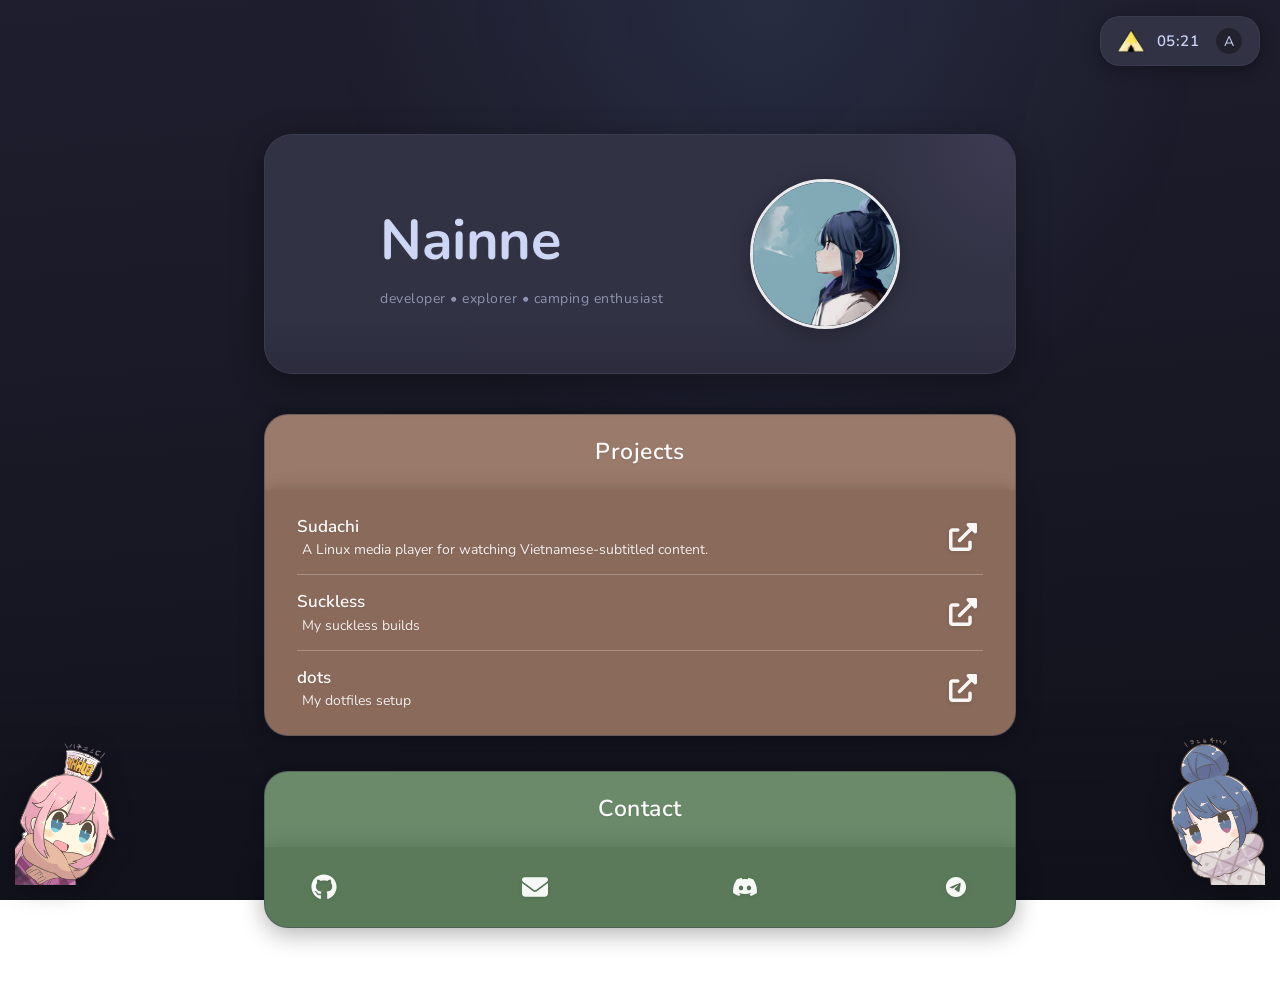
==== index.html @ 0f242165 "First commit" ====
<!DOCTYPE html>
<html lang="en">
<head>
    <meta charset="utf-8">
    <meta name="viewport" content="width=device-width, initial-scale=1.0, maximum-scale=1.0, user-scalable=no">
    <title>Nainne</title>
    <link rel="icon" type="image/png" href="assets/img/logo.png">
    <link rel="stylesheet" href="https://cdn.jsdelivr.net/npm/bootstrap@5.2.0/dist/css/bootstrap.min.css">
    <link rel="stylesheet" href="https://fonts.googleapis.com/css2?family=Nunito:wght@400;500;600;700&display=swap">
    <link rel="stylesheet" href="assets/css/styles.css">
</head>
<body>
    <header class="page-header">
        <div class="clock-widget">
            <img src="assets/img/logo.png" alt="logo">
            <span class="clock-time" id="clock">--:--</span>
            <button class="theme-toggle" id="themeToggle" title="Toggle theme">☀</button>
        </div>
    </header>

    <div class="container d-flex flex-column align-items-center">
        <div class="row">
            <div class="col">
                <header class="d-flex justify-content-center">
                    <div class="d-flex header">
                        <div class="d-flex align-items-center align-content-center flex-column justify-content-center flex-md-row justify-content-md-evenly header_main">
                            <div class="header-text-content">
                                <p class="header-text">Nainne</p>
                                <p class="header-tagline">developer • explorer • camping enthusiast</p>
                            </div>
                            <img class="avatar" src="assets/img/avatar.png" alt="my avatar">
                        </div>
                    </div>
                </header>
            </div>
        </div>
        
        <!--<div class="row">
            <div class="col d-flex flex-column align-items-center">
                <article class="d-flex flex-column align-items-center">
                    <div class="d-flex flex-column align-items-center article-top skills-top">
                        <p class="wid-main">Skills</p>
                    </div>
                </article>
                <article class="d-flex flex-row justify-content-center article-bottom btm skills-bottom">
                    <div class="d-flex flex-row justify-content-between align-items-center article article-socials w-100">
                        <div class="skill-icon-wrapper" data-tooltip="HTML5">
                            <svg xmlns="http://www.w3.org/2000/svg" viewBox="0 0 384 512" width="1em" height="1em" fill="currentColor" class="social-icons">
                                <path d="M0 32l34.9 395.8L191.5 480l157.6-52.2L384 32H0zm308.2 127.9H124.4l4.1 49.4h175.6l-13.6 148.4-97.9 27v.3h-1.1l-98.7-27.3-6-75.8h47.7L138 320l53.5 14.5 53.7-14.5 6-62.2H84.3L71.5 112.2h241.1l-4.4 47.7z"></path>
                            </svg>
                        </div>
                        <div class="skill-icon-wrapper" data-tooltip="CSS3">
                            <svg xmlns="http://www.w3.org/2000/svg" viewBox="0 0 384 512" width="1em" height="1em" fill="currentColor" class="social-icons">
                                <path d="M0 32l34.9 395.8L192 480l157.1-52.2L384 32H0zm313.1 80l-4.8 47.3L193 208.6l-.3.1h111.5l-12.8 146.6-98.2 28.7-98.8-29.2-6.4-73.9h48.9l3.2 38.3 52.6 13.3 54.7-15.4 3.7-61.6-166.3-.5v-.1l-.2.1-3.6-46.3L193.1 162l6.5-2.7H76.7L70.9 112h242.2z"></path>
                            </svg>
                        </div>
                        <div class="skill-icon-wrapper" data-tooltip="C#">
                            <svg xmlns="http://www.w3.org/2000/svg" viewBox="0 0 640 640" width="1em" height="1em" fill="currentColor" class="social-icons">
                                <path d="M457.1 206.9C394.6 144.4 301.3 144.4 238.8 206.9C176.3 269.4 176.3 370.7 238.8 433.2C301.3 495.7 394.6 495.7 457.1 433.2C469.6 420.7 489.9 420.7 502.4 433.2C514.9 445.7 514.9 466 502.4 478.5C414.9 566 281.1 566 193.6 478.5C106.1 391 106.1 249.2 193.6 161.7C281.1 74.2 414.9 74.2 502.4 161.7C514.9 174.2 514.9 194.5 502.4 207C489.9 219.5 469.6 219.5 457.1 207z"/>
                            </svg>
                        </div>
                        <div class="skill-icon-wrapper" data-tooltip="Java">
                            <svg xmlns="http://www.w3.org/2000/svg" viewBox="0 0 640 640" width="1em" height="1em" fill="currentColor" class="social-icons"><path d="M405.8 376.9C415.6 370.2 429.2 364.4 429.2 364.4C429.2 364.4 390.5 371.4 352 374.6C304.9 378.5 254.3 379.3 228.9 375.9C168.8 367.9 261.9 345.8 261.9 345.8C261.9 345.8 225.8 343.4 181.3 364.8C128.8 390.2 311.3 401.8 405.8 376.9zM320.4 344.8C301.4 302.1 237.3 264.6 320.4 199C424.1 117.2 370.9 64 370.9 64C392.4 148.5 295.3 174.1 260.2 226.6C236.3 262.5 271.9 301 320.4 344.8zM435 168.6C435.1 168.6 259.8 212.4 343.5 308.8C368.2 337.2 337 362.8 337 362.8C337 362.8 399.7 330.4 370.9 289.9C344 252.1 323.4 233.3 435 168.6zM428.9 439.1C428.4 440.1 427.7 440.9 426.9 441.7C555.2 408 508 322.8 446.7 344.4C443.4 345.6 440.5 347.8 438.5 350.7C442.1 349.4 445.8 348.4 449.5 347.7C480.5 341.2 525 389.2 428.9 439.1zM476 501.4C476 501.4 490.5 513.3 460.1 522.6C402.2 540.1 219.3 545.4 168.5 523.3C150.2 515.4 184.5 504.3 195.3 502C206.5 499.6 213 500 213 500C192.7 485.7 81.7 528.1 156.6 540.2C360.8 573.4 529 525.3 476 501.4zM252.5 460C173.8 482 300.4 527.4 400.6 484.5C390.8 480.7 381.4 476.1 372.4 470.7C327.7 479.2 307 479.8 266.4 475.2C232.9 471.4 252.5 460 252.5 460zM432.3 557.2C353.6 572 256.5 570.3 199 560.8C199 560.7 210.8 570.5 271.4 574.4C363.6 580.3 505.2 571.1 508.5 527.5C508.5 527.5 502.1 544 432.3 557.2zM388.7 417C329.5 428.4 295.2 428.1 251.9 423.6C218.4 420.1 240.3 403.9 240.3 403.9C153.5 432.7 288.5 465.3 409.8 429.8C402 427 394.8 422.7 388.7 417z"/></svg>
                        </div>
                        <div class="skill-icon-wrapper" data-tooltip="SQL">
                            <svg xmlns="http://www.w3.org/2000/svg" viewBox="0 0 640 640" width="1em" height="1em" fill="currentColor" class="social-icons"><path d="M544 269.8C529.2 279.6 512.2 287.5 494.5 293.8C447.5 310.6 385.8 320 320 320C254.2 320 192.4 310.5 145.5 293.8C127.9 287.5 110.8 279.6 96 269.8L96 352C96 396.2 196.3 432 320 432C443.7 432 544 396.2 544 352L544 269.8zM544 192L544 144C544 99.8 443.7 64 320 64C196.3 64 96 99.8 96 144L96 192C96 236.2 196.3 272 320 272C443.7 272 544 236.2 544 192zM494.5 453.8C447.6 470.5 385.9 480 320 480C254.1 480 192.4 470.5 145.5 453.8C127.9 447.5 110.8 439.6 96 429.8L96 496C96 540.2 196.3 576 320 576C443.7 576 544 540.2 544 496L544 429.8C529.2 439.6 512.2 447.5 494.5 453.8z"/></svg>
                        </div>
                        <div class="skill-icon-wrapper" data-tooltip="Bash/Shell">
                            <svg xmlns="http://www.w3.org/2000/svg" viewBox="0 0 576 512" width="1em" height="1em" fill="currentColor" class="social-icons">
                                <path d="M9.4 86.6C-3.1 74.1-3.1 53.9 9.4 41.4s32.8-12.5 45.3 0l192 192c12.5 12.5 12.5 32.8 0 45.3l-192 192c-12.5 12.5-32.8 12.5-45.3 0s-12.5-32.8 0-45.3L178.7 256 9.4 86.6zM256 416H544c17.7 0 32 14.3 32 32s-14.3 32-32 32H256c-17.7 0-32-14.3-32-32s14.3-32 32-32z"></path>
                            </svg>
                        </div>
                    </div>
                </article>
            </div>
        </div> -->
        
        <div class="row">
            <div class="col d-flex flex-column align-items-center">
                <article class="d-flex flex-column align-items-center">
                    <div class="d-flex flex-column align-items-center article-top projects-top">
                        <p class="wid-main">Projects</p>
                    </div>
                </article>
                <article class="d-flex flex-column article-bottom btm projects-bottom">
                    <div class="project-item">
                        <div class="d-flex flex-row justify-content-between align-items-center">
                            <div class="d-flex flex-column align-items-start">
                                <p class="project-name">Sudachi</p>
                                <p class="project-sub">A Linux media player for watching Vietnamese-subtitled content.</p>
                            </div>
                            <div class="d-flex flex-row align-items-center article-socials">
                                <a href="https://github.com/KabosuNeko/Sudachi" target="_blank" class="project-link" data-tooltip="Open repo">
                                    <svg xmlns="http://www.w3.org/2000/svg" viewBox="0 0 512 512" width="1em" height="1em" fill="currentColor" class="social-icons">
                                        <path d="M384 320c-17.67 0-32 14.33-32 32v96H64V160h96c17.67 0 32-14.32 32-32s-14.33-32-32-32L64 96c-35.35 0-64 28.65-64 64V448c0 35.34 28.65 64 64 64h288c35.35 0 64-28.66 64-64v-96C416 334.3 401.7 320 384 320zM488 0H352c-12.94 0-24.62 7.797-29.56 19.75c-4.969 11.97-2.219 25.72 6.938 34.88L370.8 96L169.4 297.4c-12.5 12.5-12.5 32.75 0 45.25C175.6 348.9 183.8 352 192 352s16.38-3.125 22.62-9.375L416 141.3l41.38 41.38c9.156 9.141 22.88 11.84 34.88 6.938C504.2 184.6 512 172.9 512 160V24C512 10.74 501.3 0 488 0z"></path>
                                    </svg>
                                </a>
                            </div>
                        </div>
                    </div>
                    <div class="project-divider"></div>
                    <div class="project-item">
                        <div class="d-flex flex-row justify-content-between align-items-center">
                            <div class="d-flex flex-column align-items-start">
                                <p class="project-name">Suckless</p>
                                <p class="project-sub">My suckless builds</p>
                            </div>
                            <div class="d-flex flex-row align-items-center article-socials">
                                <a href="https://github.com/KabosuNeko/Suckless" target="_blank" class="project-link" data-tooltip="Open repo">
                                    <svg xmlns="http://www.w3.org/2000/svg" viewBox="0 0 512 512" width="1em" height="1em" fill="currentColor" class="social-icons">
                                        <path d="M384 320c-17.67 0-32 14.33-32 32v96H64V160h96c17.67 0 32-14.32 32-32s-14.33-32-32-32L64 96c-35.35 0-64 28.65-64 64V448c0 35.34 28.65 64 64 64h288c35.35 0 64-28.66 64-64v-96C416 334.3 401.7 320 384 320zM488 0H352c-12.94 0-24.62 7.797-29.56 19.75c-4.969 11.97-2.219 25.72 6.938 34.88L370.8 96L169.4 297.4c-12.5 12.5-12.5 32.75 0 45.25C175.6 348.9 183.8 352 192 352s16.38-3.125 22.62-9.375L416 141.3l41.38 41.38c9.156 9.141 22.88 11.84 34.88 6.938C504.2 184.6 512 172.9 512 160V24C512 10.74 501.3 0 488 0z"></path>
                                    </svg>
                                </a>
                            </div>
                        </div>
                    </div>
                    <div class="project-divider"></div>
                    <div class="project-item">
                        <div class="d-flex flex-row justify-content-between align-items-center">
                            <div class="d-flex flex-column align-items-start">
                                <p class="project-name">dots</p>
                                <p class="project-sub">My dotfiles setup</p>
                            </div>
                            <div class="d-flex flex-row align-items-center article-socials">
                                <a href="https://github.com/KabosuNeko/dots" target="_blank" class="project-link" data-tooltip="Open repo">
                                    <svg xmlns="http://www.w3.org/2000/svg" viewBox="0 0 512 512" width="1em" height="1em" fill="currentColor" class="social-icons">
                                        <path d="M384 320c-17.67 0-32 14.33-32 32v96H64V160h96c17.67 0 32-14.32 32-32s-14.33-32-32-32L64 96c-35.35 0-64 28.65-64 64V448c0 35.34 28.65 64 64 64h288c35.35 0 64-28.66 64-64v-96C416 334.3 401.7 320 384 320zM488 0H352c-12.94 0-24.62 7.797-29.56 19.75c-4.969 11.97-2.219 25.72 6.938 34.88L370.8 96L169.4 297.4c-12.5 12.5-12.5 32.75 0 45.25C175.6 348.9 183.8 352 192 352s16.38-3.125 22.62-9.375L416 141.3l41.38 41.38c9.156 9.141 22.88 11.84 34.88 6.938C504.2 184.6 512 172.9 512 160V24C512 10.74 501.3 0 488 0z"></path>
                                    </svg>
                                </a>
                            </div>
                        </div>
                    </div>
                </article>
            </div>
        </div>
        
        <div class="row">
            <div class="col d-flex flex-column align-items-center">
                <article class="d-flex flex-column align-items-center">
                    <div class="d-flex flex-column align-items-center article-top developer-top">
                        <p class="text-center wid-main">Contact</p>
                    </div>
                </article>
                <article class="d-flex flex-row justify-content-center article-bottom btm developer-bottom">
                    <div class="d-flex flex-row justify-content-between align-items-center article article-socials w-100 developer-socials">
                        <a href="https://github.com/KabosuNeko" class="contact-link" data-tooltip="GitHub profile">
                            <svg xmlns="http://www.w3.org/2000/svg" viewBox="-8 0 512 512" width="1em" height="1em" fill="currentColor" class="social-icons">
                                <path d="M165.9 397.4c0 2-2.3 3.6-5.2 3.6-3.3.3-5.6-1.3-5.6-3.6 0-2 2.3-3.6 5.2-3.6 3-.3 5.6 1.3 5.6 3.6zm-31.1-4.5c-.7 2 1.3 4.3 4.3 4.9 2.6 1 5.6 0 6.2-2s-1.3-4.3-4.3-5.2c-2.6-.7-5.5.3-6.2 2.3zm44.2-1.7c-2.9.7-4.9 2.6-4.6 4.9.3 2 2.9 3.3 5.9 2.6 2.9-.7 4.9-2.6 4.6-4.6-.3-1.9-3-3.2-5.9-2.9zM244.8 8C106.1 8 0 113.3 0 252c0 110.9 69.8 205.8 169.5 239.2 12.8 2.3 17.3-5.6 17.3-12.1 0-6.2-.3-40.4-.3-61.4 0 0-70 15-84.7-29.8 0 0-11.4-29.1-27.8-36.6 0 0-22.9-15.7 1.6-15.4 0 0 24.9 2 38.6 25.8 21.9 38.6 58.6 27.5 72.9 20.9 2.3-16 8.8-27.1 16-33.7-55.9-6.2-112.3-14.3-112.3-110.5 0-27.5 7.6-41.3 23.6-58.9-2.6-6.5-11.1-33.3 2.6-67.9 20.9-6.5 69 27 69 27 20-5.6 41.5-8.5 62.8-8.5s42.8 2.9 62.8 8.5c0 0 48.1-33.6 69-27 13.7 34.7 5.2 61.4 2.6 67.9 16 17.7 25.8 31.5 25.8 58.9 0 96.5-58.9 104.2-114.8 110.5 9.2 7.9 17 22.9 17 46.4 0 33.7-.3 75.4-.3 83.6 0 6.5 4.6 14.4 17.3 12.1C428.2 457.8 496 362.9 496 252 496 113.3 383.5 8 244.8 8zM97.2 352.9c-1.3 1-1 3.3.7 5.2 1.6 1.6 3.9 2.3 5.2 1 1.3-1 1-3.3-.7-5.2-1.6-1.6-3.9-2.3-5.2-1zm-10.8-8.1c-.7 1.3.3 2.9 2.3 3.9 1.6 1 3.6.7 4.3-.7.7-1.3-.3-2.9-2.3-3.9-2-.6-3.6-.3-4.3.7zm32.4 35.6c-1.6 1.3-1 4.3 1.3 6.2 2.3 2.3 5.2 2.6 6.5 1 1.3-1.3.7-4.3-1.3-6.2-2.2-2.3-5.2-2.6-6.5-1zm-11.4-14.7c-1.6 1-1.6 3.6 0 5.9 1.6 2.3 4.3 3.3 5.6 2.3 1.6-1.3 1.6-3.9 0-6.2-1.4-2.3-4-3.3-5.6-2z"></path>
                            </svg>
                        </a>
                        <a href="#" onclick="copyEmail(event)" style="cursor: pointer;" class="contact-link" data-tooltip="Click to copy:
KabosuNeko@proton.me">
                            <svg xmlns="http://www.w3.org/2000/svg" viewBox="0 0 512 512" width="1em" height="1em" fill="currentColor" class="social-icons">
                                <path d="M464 64C490.5 64 512 85.49 512 112C512 127.1 504.9 141.3 492.8 150.4L275.2 313.6C263.8 322.1 248.2 322.1 236.8 313.6L19.2 150.4C7.113 141.3 0 127.1 0 112C0 85.49 21.49 64 48 64H464zM217.6 339.2C240.4 356.3 271.6 356.3 294.4 339.2L512 176V384C512 419.3 483.3 448 448 448H64C28.65 448 0 419.3 0 384V176L217.6 339.2z"></path>
                            </svg>
                        </a>
                        <a href="https://discord.com/users/nou07007" class="contact-link" data-tooltip="Discord: nou07007">
                            <svg xmlns="http://www.w3.org/2000/svg" viewBox="0 -64 640 640" width="1em" height="1em" fill="currentColor" class="social-icons">
                                <path d="M524.531,69.836a1.5,1.5,0,0,0-.764-.7A485.065,485.065,0,0,0,404.081,32.03a1.816,1.816,0,0,0-1.923.91,337.461,337.461,0,0,0-14.9,30.6,447.848,447.848,0,0,0-134.426,0,309.541,309.541,0,0,0-15.135-30.6,1.89,1.89,0,0,0-1.924-.91A483.689,483.689,0,0,0,116.085,69.137a1.712,1.712,0,0,0-.788.676C39.068,183.651,18.186,294.69,28.43,404.354a2.016,2.016,0,0,0,.765,1.375A487.666,487.666,0,0,0,176.02,479.918a1.9,1.9,0,0,0,2.063-.676A348.2,348.2,0,0,0,208.12,430.4a1.86,1.86,0,0,0-1.019-2.588,321.173,321.173,0,0,1-45.868-21.853,1.885,1.885,0,0,1-.185-3.126c3.082-2.309,6.166-4.711,9.109-7.137a1.819,1.819,0,0,1,1.9-.256c96.229,43.917,200.41,43.917,295.5,0a1.812,1.812,0,0,1,1.924.233c2.944,2.426,6.027,4.851,9.132,7.16a1.884,1.884,0,0,1-.162,3.126,301.407,301.407,0,0,1-45.89,21.83,1.875,1.875,0,0,0-1,2.611,391.055,391.055,0,0,0,30.014,48.815,1.864,1.864,0,0,0,2.063.7A486.048,486.048,0,0,0,610.7,405.729a1.882,1.882,0,0,0,.765-1.352C623.729,277.594,590.933,167.465,524.531,69.836ZM222.491,337.58c-28.972,0-52.844-26.587-52.844-59.239S193.056,219.1,222.491,219.1c29.665,0,53.306,26.82,52.843,59.239C275.334,310.993,251.924,337.58,222.491,337.58Zm195.38,0c-28.971,0-52.843-26.587-52.843-59.239S388.437,219.1,417.871,219.1c29.667,0,53.307,26.82,52.844,59.239C470.715,310.993,447.538,337.58,417.871,337.58Z"></path>
                            </svg>
                        </a>
                        <a href="https://t.me/NainneDesu" class="contact-link" data-tooltip="Telegram: NainneDesu">
                            <svg xmlns="http://www.w3.org/2000/svg" viewBox="0 0 640 640" width="1em" height="1em" fill="currentColor" class="social-icons"><path d="M320 72C183 72 72 183 72 320C72 457 183 568 320 568C457 568 568 457 568 320C568 183 457 72 320 72zM435 240.7C431.3 279.9 415.1 375.1 406.9 419C403.4 437.6 396.6 443.8 390 444.4C375.6 445.7 364.7 434.9 350.7 425.7C328.9 411.4 316.5 402.5 295.4 388.5C270.9 372.4 286.8 363.5 300.7 349C304.4 345.2 367.8 287.5 369 282.3C369.2 281.6 369.3 279.2 367.8 277.9C366.3 276.6 364.2 277.1 362.7 277.4C360.5 277.9 325.6 300.9 258.1 346.5C248.2 353.3 239.2 356.6 231.2 356.4C222.3 356.2 205.3 351.4 192.6 347.3C177.1 342.3 164.7 339.6 165.8 331C166.4 326.5 172.5 322 184.2 317.3C256.5 285.8 304.7 265 328.8 255C397.7 226.4 412 221.4 421.3 221.2C423.4 221.2 427.9 221.7 430.9 224.1C432.9 225.8 434.1 228.2 434.4 230.8C434.9 234 435 237.3 434.8 240.6z"/></svg>
                        </a>
                    </div>
                </article>
            </div>
        </div>
    </div>

    <div id="copyToast" class="copy-toast" style="display: none;">copied to clipboard</div>

    <div id="musicPlayerPopup" class="music-player-popup" style="display: none;">
        <div class="music-player-header">
            <span class="music-player-title">🎵 Now Playing</span>
            <button class="music-player-close" onclick="closeMusicPlayer()">&times;</button>
        </div>
        <div class="music-player-info">
            <div class="music-player-song" id="currentSongName">Select a song</div>
            <div class="music-player-artist" id="currentSongArtist">Yuru Camp OST</div>
        </div>
        <div class="music-player-progress">
            <div class="progress-bar" id="progressBar">
                <div class="progress-fill" id="progressFill"></div>
            </div>
            <div class="time-display">
                <span id="currentTime">0:00</span>
                <span id="duration">0:00</span>
            </div>
        </div>
        <div class="music-player-controls">
            <button class="control-btn" onclick="previousSong()" title="Previous">
                <svg viewBox="0 0 24 24" width="24" height="24" fill="currentColor">
                    <path d="M6 6h2v12H6zm3.5 6l8.5 6V6z"/>
                </svg>
            </button>
            <button class="control-btn play-btn" onclick="togglePlay()" id="playPauseBtn" title="Play/Pause">
                <svg viewBox="0 0 24 24" width="32" height="32" fill="currentColor" id="playIcon">
                    <path d="M8 5v14l11-7z"/>
                </svg>
                <svg viewBox="0 0 24 24" width="32" height="32" fill="currentColor" id="pauseIcon" style="display: none;">
                    <path d="M6 19h4V5H6v14zm8-14v14h4V5h-4z"/>
                </svg>
            </button>
            <button class="control-btn" onclick="nextSong()" title="Next">
                <svg viewBox="0 0 24 24" width="24" height="24" fill="currentColor">
                    <path d="M6 18l8.5-6L6 6v12zM16 6v12h2V6h-2z"/>
                </svg>
            </button>
        </div>
    </div>

    <div class="corner-character nadeshiko" onclick="toggleMusicPlayer()" tabindex="0" role="button" aria-label="Music player" data-tooltip="🎵 Music Player">
        <img src="assets/img/nadeshiko.png" alt="Nadeshiko - music player">
    </div>
    <div class="corner-character rin" onclick="openGallery()" tabindex="0" role="button" aria-label="Photo gallery" data-tooltip="📷 Open gallery">
        <img src="assets/img/rin.png" alt="Rin - click to open gallery">
    </div>

    <audio id="musicPlayer" preload="metadata"></audio>

    <script src="https://cdn.jsdelivr.net/npm/bootstrap@5.2.0/dist/js/bootstrap.bundle.min.js"></script>
    <script src="assets/js/bs-init.js"></script>
    <script>
        function copyEmail(e) {
            e.preventDefault();
            navigator.clipboard.writeText('KabosuNeko@proton.me').then(function() {
                var toast = document.getElementById('copyToast');
                toast.textContent = '🏕️ copied to clipboard';
                toast.style.display = 'block';
                setTimeout(function() {
                    toast.style.display = 'none';
                }, 2000);
            });
        }

        var musicFiles = [
            "Fuyubiyori - Yuru Camp ED.mp3",
            "Kiminone - Laid Back Journey ｜ ＂Laid-Back Camp Season 3＂ Opening Theme.mp3",
            "Seize The Day [Yuru CampΔ OP SS2].mp3",
            "TVアニメ『ゆるキャン△ SEASON３』オープニング映像.mp3",
            "TVアニメ『ゆるキャン△ SEASON３』ノンクレジットエンディング映像.mp3",
            "Yuru Camp (Laid-Back Camp) Movie OP FULL『Sun Is Coming Up』.mp3",
            "Yuru Camp△ Movie Ending Full - Mimosa by Asaka.mp3",
            "Yuru Camp Season 2 ED • 佐々木恵梨 Eri Sasaki - Haru no Tonari はるのとなり.mp3",
            "[ Yuru Camp△⧸ゆるキャン△ ]Op - Shiny Days.mp3",
            "亜咲花「So Precious」Music Video Full ver. (TVアニメ『ゆるキャン△ SEASON３』エンディングテーマ).mp3",
            "【特別公開】『ゆるキャン△ SEASON２』ノンクレジットOP／亜咲花『Seize The Day』.mp3"
        ];

        var currentSongIndex = -1;
        var isPlayerOpen = false;
        var audio = document.getElementById('musicPlayer');
        var playerPopup = document.getElementById('musicPlayerPopup');
        var songNameEl = document.getElementById('currentSongName');
        var playIcon = document.getElementById('playIcon');
        var pauseIcon = document.getElementById('pauseIcon');
        var progressFill = document.getElementById('progressFill');
        var timeEl = document.getElementById('currentTime');
        var durationEl = document.getElementById('duration');

        function toggleMusicPlayer() {
            if (isPlayerOpen) {
                playerPopup.style.display = 'none';
                isPlayerOpen = false;
            } else {
                if (musicFiles.length === 0) {
                    showToast('Add music files to assets/musics/ folder!');
                    return;
                }
                playerPopup.style.display = 'block';
                isPlayerOpen = true;
                if (audio.paused && currentSongIndex === -1) {
                    playRandomSong();
                }
            }
        }

        function closeMusicPlayer() {
            playerPopup.style.display = 'none';
            isPlayerOpen = false;
        }

        function playRandomSong() {
            currentSongIndex = Math.floor(Math.random() * musicFiles.length);
            loadAndPlay(currentSongIndex);
        }

        function loadAndPlay(index) {
            currentSongIndex = index;
            var filename = musicFiles[index];
            audio.src = 'assets/musics/' + filename;
            songNameEl.textContent = cleanSongName(filename);
            audio.play().then(function() {
                updatePlayButton(true);
            });
        }

        function togglePlay() {
            if (audio.paused) {
                if (currentSongIndex === -1) {
                    playRandomSong();
                } else {
                    audio.play();
                    updatePlayButton(true);
                }
            } else {
                audio.pause();
                updatePlayButton(false);
            }
        }

        function nextSong() {
            if (musicFiles.length === 0) return;
            currentSongIndex = (currentSongIndex + 1) % musicFiles.length;
            loadAndPlay(currentSongIndex);
        }

        function previousSong() {
            if (musicFiles.length === 0) return;
            currentSongIndex = (currentSongIndex - 1 + musicFiles.length) % musicFiles.length;
            loadAndPlay(currentSongIndex);
        }

        function updatePlayButton(playing) {
            playIcon.style.display = playing ? 'none' : 'block';
            pauseIcon.style.display = playing ? 'block' : 'none';
        }

        function cleanSongName(filename) {
            var name = filename.replace(/\.mp3$/i, '');
            return name.length > 35 ? name.substring(0, 32) + '...' : name;
        }

        function formatTime(seconds) {
            if (isNaN(seconds)) return '0:00';
            var mins = Math.floor(seconds / 60);
            var secs = Math.floor(seconds % 60);
            return mins + ':' + (secs < 10 ? '0' : '') + secs;
        }

        function showToast(msg) {
            var toast = document.getElementById('copyToast');
            toast.textContent = msg;
            toast.style.display = 'block';
            setTimeout(function() {
                toast.style.display = 'none';
                toast.textContent = 'copied to clipboard';
            }, 3000);
        }

        audio.addEventListener('timeupdate', function() {
            var progress = (audio.currentTime / audio.duration) * 100;
            progressFill.style.width = progress + '%';
            timeEl.textContent = formatTime(audio.currentTime);
            durationEl.textContent = formatTime(audio.duration);
        });

        audio.addEventListener('ended', nextSong);

        audio.addEventListener('loadedmetadata', function() {
            durationEl.textContent = formatTime(audio.duration);
        });

        document.querySelector('.progress-bar').addEventListener('click', function(e) {
            var rect = this.getBoundingClientRect();
            var pos = (e.clientX - rect.left) / rect.width;
            audio.currentTime = pos * audio.duration;
        });

        function openGallery() {
            window.location.href = 'gallery.html';
        }

        var themeMode = localStorage.getItem('theme') || 'auto';

        function getAutoTheme() {
            var hour = new Date().getHours();
            return (hour < 6 || hour >= 18) ? 'night' : 'day';
        }

        function applyTheme() {
            var theme = themeMode === 'auto' ? getAutoTheme() : themeMode;
            document.documentElement.setAttribute('data-theme', theme);
            var btn = document.getElementById('themeToggle');
            if (btn) {
                btn.textContent = themeMode === 'auto' ? 'A' : (themeMode === 'day' ? '☀' : '☾');
            }
        }

        function toggleTheme() {
            themeMode = themeMode === 'auto' ? 'day' : (themeMode === 'day' ? 'night' : 'auto');
            localStorage.setItem('theme', themeMode);
            applyTheme();
        }

        function updateClock() {
            var now = new Date();
            var h = now.getHours();
            var m = now.getMinutes();
            document.getElementById('clock').textContent = (h < 10 ? '0' : '') + h + ':' + (m < 10 ? '0' : '') + m;
        }

        document.addEventListener('DOMContentLoaded', function() {
            applyTheme();
            updateClock();
            setInterval(updateClock, 1000);
            if (themeMode === 'auto') {
                setInterval(applyTheme, 60000);
            }
            document.getElementById('themeToggle').addEventListener('click', toggleTheme);

            document.querySelector('.nadeshiko').addEventListener('keydown', function(e) {
                if (e.key === 'Enter' || e.key === ' ') {
                    e.preventDefault();
                    toggleMusicPlayer();
                }
            });
            document.querySelector('.rin').addEventListener('keydown', function(e) {
                if (e.key === 'Enter' || e.key === ' ') {
                    e.preventDefault();
                    openGallery();
                }
            });
        });
    </script>
</body>
</html>
---- assets/css/styles.css ----
:root {
  /* day - gruvbox light */
  --bg-top: #fbf1c7;
  --bg-mid: #f2e5bc;
  --bg-bottom: #e6d5ae;
  --card-bg: #fefaef;
  --card-border: rgba(184,165,130,0.35);
  --text-dark: #3c3836;
  --text-medium: #504945;
  --text-light: #7c6f64;
  --shadow-soft: rgba(60,56,54,0.06);
  --shadow-warm: rgba(215,130,60,0.08);
  --skills-1: #7daea3;
  --skills-2: #689d6a;
  --projects-1: #e78a4e;
  --projects-2: #d65d0e;
  --contact-1: #d8a657;
  --contact-2: #b8bb26;
  --toast-bg: #5a5248;
  --button-warm: #d65d0e;
  --button-warm-hover: #b54300;
}

[data-theme="night"] {
  /* night - catppuccin mocha */
  --bg-top: #1e1e2e;
  --bg-mid: #181825;
  --bg-bottom: #11111b;
  --card-bg: #313244;
  --card-border: rgba(69,71,90,0.5);
  --text-dark: #cdd6f4;
  --text-medium: #a6adc8;
  --text-light: #9399b2;
  --shadow-soft: rgba(0,0,0,0.3);
  --shadow-warm: rgba(245,224,220,0.05);
  --skills-1: #5a7a9a;
  --skills-2: #4a6a85;
  --projects-1: #9a7a6a;
  --projects-2: #8a6a5a;
  --contact-1: #6a8a6a;
  --contact-2: #5a7a5a;
  --toast-bg: #45475a;
  --button-warm: #a08090;
  --button-warm-hover: #907080;
}

* {
  transition: background-color 0.5s ease, color 0.3s ease, border-color 0.3s ease, box-shadow 0.3s ease;
  box-sizing: border-box;
}

body {
  background: linear-gradient(175deg, var(--bg-top) 0%, var(--bg-mid) 50%, var(--bg-bottom) 100%);
  background-attachment: fixed;
  margin: 0;
  padding: 0;
  min-height: 100vh;
  font-family: 'Nunito', sans-serif;
  position: relative;
  color: var(--text-dark);
  overflow-x: hidden;
}

body::before {
  content: '';
  position: fixed;
  top: 0;
  left: 0;
  right: 0;
  bottom: 0;
  background: radial-gradient(ellipse at 70% 0%, rgba(255,250,235,0.5) 0%, transparent 45%);
  pointer-events: none;
  z-index: 0;
}

body::after {
  content: '';
  position: fixed;
  bottom: 0;
  left: 0;
  right: 0;
  height: 200px;
  background: linear-gradient(0deg, rgba(168,153,132,0.12) 0%, transparent 100%);
  pointer-events: none;
  z-index: 0;
}

[data-theme="night"] body::before {
  background: radial-gradient(ellipse at 60% 0%, rgba(137,180,250,0.1) 0%, transparent 40%);
}

[data-theme="night"] body::after {
  background: linear-gradient(0deg, rgba(17,17,27,0.4) 0%, transparent 100%);
}

.page-header {
  width: 100%;
  display: flex;
  justify-content: flex-end;
  padding: 16px 20px 8px;
  box-sizing: border-box;
}

.clock-widget {
  position: relative;
  display: flex;
  align-items: center;
  gap: 12px;
  padding: 10px 16px;
  background: var(--card-bg);
  backdrop-filter: blur(10px);
  border-radius: 20px;
  border: 1px solid var(--card-border);
  box-shadow: 0 4px 16px var(--shadow-soft);
}

.clock-widget img {
  height: 28px;
  width: auto;
}

.clock-time {
  font-family: 'Nunito', sans-serif;
  font-size: 15px;
  font-weight: 600;
  color: var(--text-dark);
  letter-spacing: 0.5px;
}

.theme-toggle {
  background: var(--shadow-soft);
  border: 1px solid var(--card-border);
  border-radius: 50%;
  width: 28px;
  height: 28px;
  display: flex;
  align-items: center;
  justify-content: center;
  cursor: pointer;
  font-size: 14px;
  color: var(--text-dark);
  transition: all 0.3s ease;
  margin-left: 4px;
}

.theme-toggle:hover {
  background: var(--button-warm);
  color: #fff;
  transform: scale(1.1);
}

@media (max-width: 768px) {
  .page-header {
    padding: 12px 16px 6px;
    justify-content: center;
  }
  
  .clock-widget {
    padding: 8px 14px;
    border-radius: 16px;
  }
  
  .clock-widget img {
    height: 22px;
  }
  
  .clock-time {
    font-size: 14px;
  }
  
  .theme-toggle {
    width: 26px;
    height: 26px;
    font-size: 13px;
  }
}

.container {
  max-width: 900px;
  padding: 20px;
  position: relative;
  z-index: 1;
}

.header {
  margin: 30px 0;
  background: var(--card-bg);
  backdrop-filter: blur(10px);
  height: auto;
  min-height: 260px;
  max-width: 800px;
  width: 100%;
  border-radius: 28px;
  box-shadow: 0 8px 32px var(--shadow-soft);
  border: 1px solid var(--card-border);
  position: relative;
  overflow: hidden;
}

.header::before {
  content: '';
  position: absolute;
  top: -30%;
  right: -10%;
  width: 250px;
  height: 250px;
  background: radial-gradient(circle, rgba(215,175,120,0.15) 0%, transparent 70%);
  border-radius: 50%;
  pointer-events: none;
}

.header::after {
  content: '';
  position: absolute;
  bottom: 0;
  left: 0;
  right: 0;
  height: 60px;
  background: linear-gradient(0deg, rgba(168,153,132,0.1) 0%, transparent 100%);
  border-radius: 0 0 27px 27px;
}

[data-theme="night"] .header {
  background: #313244;
  box-shadow: 0 8px 32px rgba(0,0,0,0.35);
}

[data-theme="night"] .header::before {
  background: radial-gradient(circle at 70% 30%, rgba(203,166,247,0.08) 0%, transparent 60%);
}

[data-theme="night"] .header::after {
  background: linear-gradient(0deg, rgba(24,24,37,0.25) 0%, transparent 100%);
}

@media (min-width: 768px) {
  .header {
    margin: 40px auto;
    min-height: 240px;
    width: 90%;
  }
}

.header_main {
  width: 100%;
  height: 100%;
  overflow: visible;
  flex-direction: column;
  justify-content: center;
  padding: 40px 30px;
  position: relative;
  z-index: 2;
}

.avatar {
  width: 170px;
  height: 170px;
  object-fit: cover;
  object-position: center;
  place-self: center;
  border-radius: 50%;
  border: 3px solid rgba(255,255,255,0.9);
  box-shadow: 0 4px 20px var(--shadow-soft);
}

@media (min-width: 768px) {
  .avatar {
    width: 150px;
    height: 150px;
  }
}

header {
  width: 100%;
}

.header-text {
  font-family: 'Nunito', sans-serif;
  font-size: 48px;
  font-weight: 700;
  color: var(--text-dark);
  text-shadow: 0 2px 4px rgba(100,85,70,0.1);
  margin: 0 0 15px;
  letter-spacing: -0.5px;
}

@media (min-width: 768px) {
  .header-text {
    font-size: 56px;
    margin: 0;
  }
}

.header-text:hover {
  color: var(--text-medium);
}

.header-text-content {
  display: flex;
  flex-direction: column;
  align-items: center;
}

@media (min-width: 768px) {
  .header-text-content {
    align-items: flex-start;
  }
}

.header-tagline {
  font-family: 'Nunito', sans-serif;
  font-size: 13px;
  color: var(--text-medium);
  margin: 8px 0 0;
  opacity: 0.8;
  letter-spacing: 0.5px;
}

@media (min-width: 768px) {
  .header-tagline {
    font-size: 14px;
    margin-top: 5px;
  }
}

.row {
  width: 100%;
}

.article-top {
  padding: 18px 28px;
  width: 100%;
  max-width: 800px;
  border-radius: 24px 24px 0 0;
  border: 1px solid var(--card-border);
  border-bottom: none;
  box-shadow: 0 -2px 12px var(--shadow-soft);
}

@media (min-width: 768px) {
  .article-top {
    padding: 20px 32px;
    width: 90%;
  }
}

.article-bottom {
  padding: 24px 28px;
  width: 100%;
  max-width: 800px;
  border-radius: 0 0 24px 24px;
  border: 1px solid var(--card-border);
  border-top: none;
  box-shadow: 0 6px 24px var(--shadow-soft);
}

@media (min-width: 768px) {
  .article-bottom {
    padding: 24px 32px;
    width: 90%;
  }
}

.article-sub {
  padding: 2%;
  width: 100%;
  max-width: 800px;
}

@media (min-width: 768px) {
  .article-sub {
    padding: 2%;
    width: 90%;
  }
}

.skills-top { background: var(--skills-1); }
.skills-bottom { background: var(--skills-2); }
.projects-top { background: var(--projects-1); }
.projects-bottom { background: var(--projects-2); }
.developer-top { background: var(--contact-1); }
.developer-bottom {
  background: var(--contact-2);
}

.developer-socials {
  display: flex;
  justify-content: space-around;
  align-items: center;
  padding: 0 8px;
}

.developer-socials .contact-link {
  display: flex;
  align-items: center;
  justify-content: center;
}

.wid-sub {
  font-family: 'Nunito', sans-serif;
  font-size: 15px;
  color: rgba(255,255,255,0.95);
  margin-bottom: 0;
  text-align: center;
  text-shadow: 0 1px 2px rgba(0,0,0,0.1);
}

.wid-main {
  font-family: 'Nunito', sans-serif;
  font-size: 19px;
  font-weight: 600;
  color: rgba(255,255,255,0.98);
  margin-bottom: 0;
  text-shadow: 0 1px 2px rgba(0,0,0,0.1);
  letter-spacing: 0.5px;
}

@media (min-width: 768px) {
  .wid-main {
    font-size: 21px;
  }
}

@media (min-width: 992px) {
  .wid-main {
    font-size: 23px;
  }
}

article {
  width: 100%;
}

.social-icons-b,
.social-icons {
  font-size: 28px;
  width: 28px;
  height: 28px;
  color: rgba(255,255,255,0.95);
  margin: 6px;
  filter: drop-shadow(0 1px 2px rgba(0,0,0,0.1));
  display: flex;
  align-items: center;
  justify-content: center;
}

.social-icons svg,
.social-icons-b svg {
  width: 100%;
  height: 100%;
  display: block;
}

.social-icons:hover {
  font-size: 32px;
  width: 32px;
  height: 32px;
  margin: 4px;
  transform: translateY(-2px);
}

.social-icons-b:hover {
  font-size: 32px;
  height: 32px;
  transform: translateY(-2px);
}

.article-socials {
  max-height: 32px;
}

a, a:active, a:hover, a:visited, a:link {
  color: rgba(255,255,255,0.95);
  text-decoration: none;
}

.btm {
  margin-bottom: 35px;
}

.project-sub {
  margin-left: 5px;
  margin-bottom: 0;
  color: rgba(255,255,255,0.9);
  font-family: 'Nunito', sans-serif;
  font-size: 14px;
  text-shadow: 0 1px 2px rgba(0,0,0,0.08);
  line-height: 1.5;
}

.project-name {
  margin: 0;
  color: rgba(255,255,255,0.98);
  font-family: 'Nunito', sans-serif;
  font-weight: 600;
  font-size: 17px;
  text-shadow: 0 1px 2px rgba(0,0,0,0.08);
}

.project-item {
  padding: 14px 0;
  width: 100%;
}

.project-item:first-child {
  padding-top: 0;
}

.project-item:last-child {
  padding-bottom: 0;
}

.project-divider {
  height: 1px;
  background: rgba(255,255,255,0.25);
  margin: 0;
  width: 100%;
}

.skill-text {
  font-family: 'Nunito', sans-serif;
  font-size: 15px;
  font-weight: 500;
  color: rgba(255,255,255,0.95);
  margin: 0 8px;
  text-shadow: 0 1px 2px rgba(0,0,0,0.08);
}

@media (min-width: 768px) {
  .skill-text {
    font-size: 16px;
  }
}

.copy-toast {
  position: fixed;
  bottom: 30px;
  left: 50%;
  transform: translateX(-50%);
  background: var(--toast-bg);
  color: var(--cream);
  padding: 14px 28px;
  border-radius: 16px;
  font-family: 'Nunito', sans-serif;
  font-size: 14px;
  font-weight: 500;
  z-index: 9999;
  white-space: nowrap;
  box-shadow: 0 6px 20px var(--shadow-soft);
  border: 1px solid rgba(255,255,255,0.2);
}

@media (max-width: 480px) {
  .copy-toast {
    font-size: 13px;
    padding: 12px 20px;
    max-width: 90vw;
    white-space: normal;
    text-align: center;
  }
}

.music-player-popup {
  position: fixed;
  bottom: 180px;
  left: 20px;
  width: 300px;
  background: var(--card-bg);
  backdrop-filter: blur(12px);
  border-radius: 24px;
  padding: 20px;
  box-shadow: 0 12px 40px var(--shadow-soft);
  border: 1px solid var(--card-border);
  z-index: 9998;
  font-family: 'Nunito', sans-serif;
}

.music-player-header {
  display: flex;
  justify-content: space-between;
  align-items: center;
  margin-bottom: 16px;
}

.music-player-title {
  font-size: 13px;
  font-weight: 600;
  color: var(--text-medium);
  letter-spacing: 0.5px;
}

.music-player-close {
  background: none;
  border: none;
  font-size: 24px;
  color: var(--text-light);
  cursor: pointer;
  width: 32px;
  height: 32px;
  border-radius: 50%;
  display: flex;
  align-items: center;
  justify-content: center;
  transition: all 0.3s ease;
  padding: 0;
}

.music-player-close:hover {
  background: var(--shadow-soft);
  color: var(--text-dark);
}

.music-player-info {
  margin-bottom: 16px;
  text-align: center;
}

.music-player-song {
  font-size: 15px;
  font-weight: 600;
  color: var(--text-dark);
  margin-bottom: 4px;
  white-space: nowrap;
  overflow: hidden;
  text-overflow: ellipsis;
}

.music-player-artist {
  font-size: 12px;
  color: var(--text-medium);
}

.music-player-progress {
  margin-bottom: 16px;
}

.progress-bar {
  width: 100%;
  height: 5px;
  background: var(--shadow-soft);
  border-radius: 3px;
  overflow: hidden;
  cursor: pointer;
  margin-bottom: 8px;
}

.progress-fill {
  height: 100%;
  background: linear-gradient(90deg, var(--button-warm) 0%, var(--button-warm-hover) 100%);
  width: 0%;
  transition: width 0.1s linear;
  border-radius: 3px;
}

.time-display {
  display: flex;
  justify-content: space-between;
  font-size: 11px;
  color: var(--text-light);
}

.music-player-controls {
  display: flex;
  justify-content: center;
  align-items: center;
  gap: 20px;
}

.control-btn {
  background: none;
  border: none;
  color: var(--text-dark);
  cursor: pointer;
  padding: 8px;
  border-radius: 50%;
  transition: all 0.3s ease;
  display: flex;
  align-items: center;
  justify-content: center;
}

.control-btn:hover {
  background: var(--shadow-soft);
  transform: scale(1.1);
}

.control-btn:active {
  transform: scale(0.95);
}

.play-btn {
  background: linear-gradient(135deg, var(--button-warm) 0%, var(--button-warm-hover) 100%);
  color: #fff;
  width: 56px;
  height: 56px;
  box-shadow: 0 4px 16px var(--shadow-warm);
}

.play-btn:hover {
  background: linear-gradient(135deg, var(--button-warm-hover) 0%, #b87050 100%);
  transform: scale(1.05);
  box-shadow: 0 6px 20px var(--shadow-warm);
}

@media (max-width: 768px) {
  .music-player-popup {
    left: 12px;
    right: 12px;
    width: auto;
    bottom: 140px;
    padding: 16px;
    border-radius: 20px;
  }
  
  .music-player-header {
    margin-bottom: 12px;
  }
  
  .music-player-title {
    font-size: 12px;
  }
  
  .music-player-info {
    margin-bottom: 12px;
  }
  
  .music-player-song {
    font-size: 14px;
  }
  
  .music-player-artist {
    font-size: 11px;
  }
  
  .music-player-progress {
    margin-bottom: 12px;
  }
  
  .time-display {
    font-size: 11px;
  }
  
  .music-player-controls {
    gap: 16px;
  }
  
  .control-btn {
    width: 36px;
    height: 36px;
  }
  
  .play-btn {
    width: 44px;
    height: 44px;
  }
}

@media (max-width: 480px) {
  .music-player-popup {
    left: 10px;
    right: 10px;
    bottom: 115px;
    padding: 14px;
    border-radius: 18px;
  }
  
  .music-player-header {
    margin-bottom: 10px;
  }
  
  .music-player-title {
    font-size: 11px;
  }
  
  .music-player-close {
    width: 28px;
    height: 28px;
    font-size: 20px;
  }
  
  .music-player-info {
    margin-bottom: 10px;
  }
  
  .music-player-song {
    font-size: 13px;
  }
  
  .music-player-artist {
    font-size: 10px;
  }
  
  .music-player-progress {
    margin-bottom: 10px;
  }
  
  .progress-bar {
    height: 5px;
  }
  
  .time-display {
    font-size: 10px;
  }
  
  .music-player-controls {
    gap: 12px;
  }
  
  .control-btn {
    width: 32px;
    height: 32px;
  }
  
  .control-btn svg {
    width: 20px;
    height: 20px;
  }
  
  .play-btn {
    width: 40px;
    height: 40px;
  }
  
  .play-btn svg {
    width: 24px;
    height: 24px;
  }
}

.corner-character {
  position: fixed;
  bottom: 15px;
  z-index: 100;
  cursor: pointer;
  transition: transform 0.3s ease, filter 0.3s ease;
  filter: drop-shadow(0 4px 12px var(--shadow-soft));
}

.corner-character:hover {
  transform: translateY(-10px) scale(1.05);
  filter: drop-shadow(0 10px 24px var(--shadow-soft));
}

.corner-character:active {
  transform: translateY(-5px) scale(0.98);
}

.corner-character:focus {
  outline: 2px solid var(--button-warm);
  outline-offset: 4px;
  border-radius: 12px;
}

.corner-character::before {
  content: attr(data-tooltip);
  position: absolute;
  bottom: 100%;
  left: 50%;
  transform: translateX(-50%) translateY(10px);
  background: var(--toast-bg);
  color: #fff;
  padding: 8px 16px;
  border-radius: 12px;
  font-family: 'Nunito', sans-serif;
  font-size: 12px;
  font-weight: 500;
  white-space: nowrap;
  opacity: 0;
  visibility: hidden;
  transition: all 0.3s ease;
  box-shadow: 0 4px 12px var(--shadow-soft);
  pointer-events: none;
  margin-bottom: 10px;
}

.corner-character::after {
  content: '';
  position: absolute;
  bottom: 100%;
  left: 50%;
  transform: translateX(-50%) translateY(10px);
  border: 6px solid transparent;
  border-top-color: var(--toast-bg);
  opacity: 0;
  visibility: hidden;
  transition: all 0.3s ease;
  pointer-events: none;
  margin-bottom: -2px;
}

.corner-character:hover::before,
.corner-character:hover::after {
  opacity: 1;
  visibility: visible;
  transform: translateX(-50%) translateY(0);
}

.skill-icon-wrapper {
  position: relative;
  display: inline-flex;
  cursor: pointer;
}

.skill-icon-wrapper::before {
  content: attr(data-tooltip);
  position: absolute;
  bottom: 100%;
  left: 50%;
  transform: translateX(-50%) translateY(8px);
  background: var(--toast-bg);
  color: #fff;
  padding: 6px 12px;
  border-radius: 10px;
  font-family: 'Nunito', sans-serif;
  font-size: 12px;
  font-weight: 500;
  white-space: nowrap;
  opacity: 0;
  visibility: hidden;
  transition: all 0.25s ease;
  box-shadow: 0 4px 12px var(--shadow-soft);
  pointer-events: none;
  margin-bottom: 8px;
}

.skill-icon-wrapper::after {
  content: '';
  position: absolute;
  bottom: 100%;
  left: 50%;
  transform: translateX(-50%) translateY(8px);
  border: 5px solid transparent;
  border-top-color: var(--toast-bg);
  opacity: 0;
  visibility: hidden;
  transition: all 0.25s ease;
  pointer-events: none;
  margin-bottom: -2px;
}

.skill-icon-wrapper:hover::before,
.skill-icon-wrapper:hover::after {
  opacity: 1;
  visibility: visible;
  transform: translateX(-50%) translateY(0);
}

.skill-icon-wrapper .social-icons {
  width: 26px;
  height: 26px;
}

.skill-icon-wrapper .social-icons svg {
  width: 100%;
  height: 100%;
  display: block;
}

.contact-link .social-icons {
  width: 26px;
  height: 26px;
}

.contact-link .social-icons svg {
  width: 100%;
  height: 100%;
  display: block;
}

.project-link,
.contact-link {
  position: relative;
  display: inline-flex;
}

.project-link::before,
.contact-link::before {
  content: attr(data-tooltip);
  position: absolute;
  bottom: 100%;
  left: 50%;
  transform: translateX(-50%) translateY(8px);
  background: var(--toast-bg);
  color: #fff;
  padding: 6px 12px;
  border-radius: 10px;
  font-family: 'Nunito', sans-serif;
  font-size: 12px;
  font-weight: 500;
  white-space: nowrap;
  opacity: 0;
  visibility: hidden;
  transition: all 0.25s ease;
  box-shadow: 0 4px 12px var(--shadow-soft);
  pointer-events: none;
  margin-bottom: 8px;
}

.contact-link::before {
  white-space: pre;
  text-align: center;
  line-height: 1.4;
  padding: 8px 14px;
}

.project-link::after,
.contact-link::after {
  content: '';
  position: absolute;
  bottom: 100%;
  left: 50%;
  transform: translateX(-50%) translateY(8px);
  border: 5px solid transparent;
  border-top-color: var(--toast-bg);
  opacity: 0;
  visibility: hidden;
  transition: all 0.25s ease;
  pointer-events: none;
  margin-bottom: -2px;
}

.project-link:hover::before,
.project-link:hover::after,
.contact-link:hover::before,
.contact-link:hover::after {
  opacity: 1;
  visibility: visible;
  transform: translateX(-50%) translateY(0);
}

.nadeshiko {
  left: 15px;
}

.nadeshiko img {
  height: 150px;
  width: auto;
  display: block;
}

.rin {
  right: 15px;
}

.rin img {
  height: 150px;
  width: auto;
  display: block;
}

@media (max-width: 768px) {
  .corner-character {
    bottom: 10px;
  }
  
  .nadeshiko {
    left: 8px;
  }
  
  .rin {
    right: 8px;
  }
  
  .nadeshiko img,
  .rin img {
    height: 110px;
  }
}

@media (max-width: 480px) {
  .nadeshiko img,
  .rin img {
    height: 75px;
  }
  
  .corner-character {
    bottom: 5px;
  }
  
  .nadeshiko {
    left: 5px;
  }
  
  .rin {
    right: 5px;
  }
}

@media (max-width: 768px) {
  body, html {
    overflow-x: hidden;
    max-width: 100vw;
  }
  
  .container {
    padding: 12px;
    overflow-x: hidden;
  }
  
  .row {
    margin: 0;
    padding: 0;
  }
  
  .col {
    padding: 0;
    margin: 0;
  }
  
  .header {
    margin: 10px auto 16px;
    min-height: auto;
    border-radius: 20px;
    width: 92%;
    max-width: 520px;
  }
  
  .header_main {
    padding: 22px 16px;
  }
  
  .avatar {
    width: 115px;
    height: 115px;
    margin-top: 16px;
  }
  
  .header-text {
    font-size: 34px;
    margin-bottom: 8px;
  }
  
  .header-tagline {
    font-size: 11.5px;
    text-align: center;
    line-height: 1.3;
    white-space: nowrap;
    margin-bottom: 4px;
  }
  
  .article-top,
  .article-bottom {
    width: 92%;
    max-width: 520px;
    margin-left: auto;
    margin-right: auto;
  }
  
  .article-top {
    padding: 10px 16px;
    border-radius: 16px 16px 0 0;
  }
  
  .article-bottom {
    padding: 14px 16px 70px;
    border-radius: 0 0 16px 16px;
  }
  
  .developer-bottom {
    padding-bottom: 80px;
  }
  
  .container {
    padding: 16px;
    overflow-x: hidden;
  }
  
  .row {
    margin: 0;
    padding: 0;
  }
  
  .col {
    padding: 0;
    margin: 0;
  }
  
  .header {
    margin: 12px auto 18px;
    min-height: auto;
    border-radius: 24px;
    max-width: 95%;
  }
  
  .header_main {
    padding: 24px 18px;
  }
  
  .avatar {
    width: 120px;
    height: 120px;
  }
  
  .header-text {
    font-size: 36px;
    margin-bottom: 6px;
  }
  
  .header-tagline {
    font-size: 12px;
    text-align: center;
    line-height: 1.4;
    white-space: nowrap;
  }
  
  .article-top {
    padding: 12px 18px;
    border-radius: 20px 20px 0 0;
  }
  
  .article-bottom {
    padding: 16px 18px 70px;
    border-radius: 0 0 20px 20px;
  }
  
  .developer-bottom {
    padding-bottom: 80px;
  }
  
  .wid-main {
    font-size: 18px;
  }
  
  .skill-icon-wrapper svg {
    width: 1.1em;
    height: 1.1em;
  }
  
  .project-item {
    padding: 10px 0;
  }
  
  .project-name {
    font-size: 15px;
  }
  
  .project-sub {
    font-size: 11px;
    line-height: 1.35;
  }
  
  .project-link svg {
    width: 0.9em;
    height: 0.9em;
    opacity: 0.85;
  }
  
  .article-socials {
    gap: 14px;
  }
  
  .skills-bottom .article-socials {
    gap: 20px;
  }
  
  .skills-bottom {
    padding: 10px 16px;
    min-height: auto;
  }
  
  .projects-bottom {
    padding: 8px 16px 18px;
    min-height: auto;
  }
  
  .project-item {
    padding: 6px 0;
  }
  
  .project-item:last-child {
    padding-bottom: 0;
    margin-bottom: 0;
  }
  
  .project-divider:last-of-type {
    display: none;
  }
  
  .developer-bottom {
    padding: 10px 16px 24px;
    min-height: auto;
  }
  
  .developer-bottom .article-socials {
    padding: 2px 0;
  }
  
  .developer-socials {
    padding: 0 12px;
    justify-content: space-between;
  }
  
  .developer-socials .contact-link {
    padding: 4px;
  }
}

@media (max-width: 480px) {
  .container {
    padding: 10px;
  }
  
  .header {
    margin: 8px auto 12px;
    border-radius: 16px;
    width: 94%;
    max-width: 460px;
  }
  
  .header_main {
    padding: 18px 12px;
    gap: 4px;
  }
  
  .avatar {
    width: 95px;
    height: 95px;
    margin-top: 14px;
  }
  
  .header-text {
    font-size: 28px;
    margin-bottom: 6px;
  }
  
  .header-tagline {
    font-size: 10px;
    line-height: 1.3;
    white-space: nowrap;
    margin-bottom: 4px;
  }
  
  .article-top,
  .article-bottom {
    width: 94%;
    max-width: 460px;
    margin-left: auto;
    margin-right: auto;
  }
  
  .article-top {
    padding: 8px 12px;
    border-radius: 14px 14px 0 0;
  }
  
  .article-bottom {
    padding: 10px 12px 60px;
    border-radius: 0 0 14px 14px;
  }
  
  .developer-bottom {
    padding: 8px 12px 70px;
    min-height: auto;
  }
  
  .wid-main {
    font-size: 17px;
  }
  
  .skill-icon-wrapper svg {
    width: 1em;
    height: 1em;
  }
  
  .skills-bottom {
    padding: 8px 12px;
    min-height: auto;
  }
  
  .skills-bottom .article-socials {
    padding: 2px 0;
    gap: 16px;
  }
  
  .projects-bottom {
    padding: 6px 12px 16px;
    min-height: auto;
  }
  
  .project-item {
    padding: 5px 0;
    min-height: auto;
  }
  
  .project-item:last-child {
    padding-bottom: 0;
    margin-bottom: 0;
  }
  
  .project-divider:last-of-type {
    display: none;
  }
  
  .project-name {
    font-size: 14px;
  }
  
  .project-sub {
    font-size: 10px;
    line-height: 1.3;
  }
  
  .project-link svg {
    width: 0.85em;
    height: 0.85em;
  }
  
  .article-socials {
    gap: 10px;
  }
  
  .skills-bottom .article-socials {
    gap: 16px;
  }
  
  .developer-bottom {
    padding: 8px 12px 20px;
    min-height: auto;
  }
  
  .developer-bottom .article-socials {
    padding: 2px 0;
  }
  
  .developer-socials {
    padding: 0 8px;
    justify-content: space-between;
  }
  
  .developer-socials .contact-link {
    padding: 2px;
  }
}
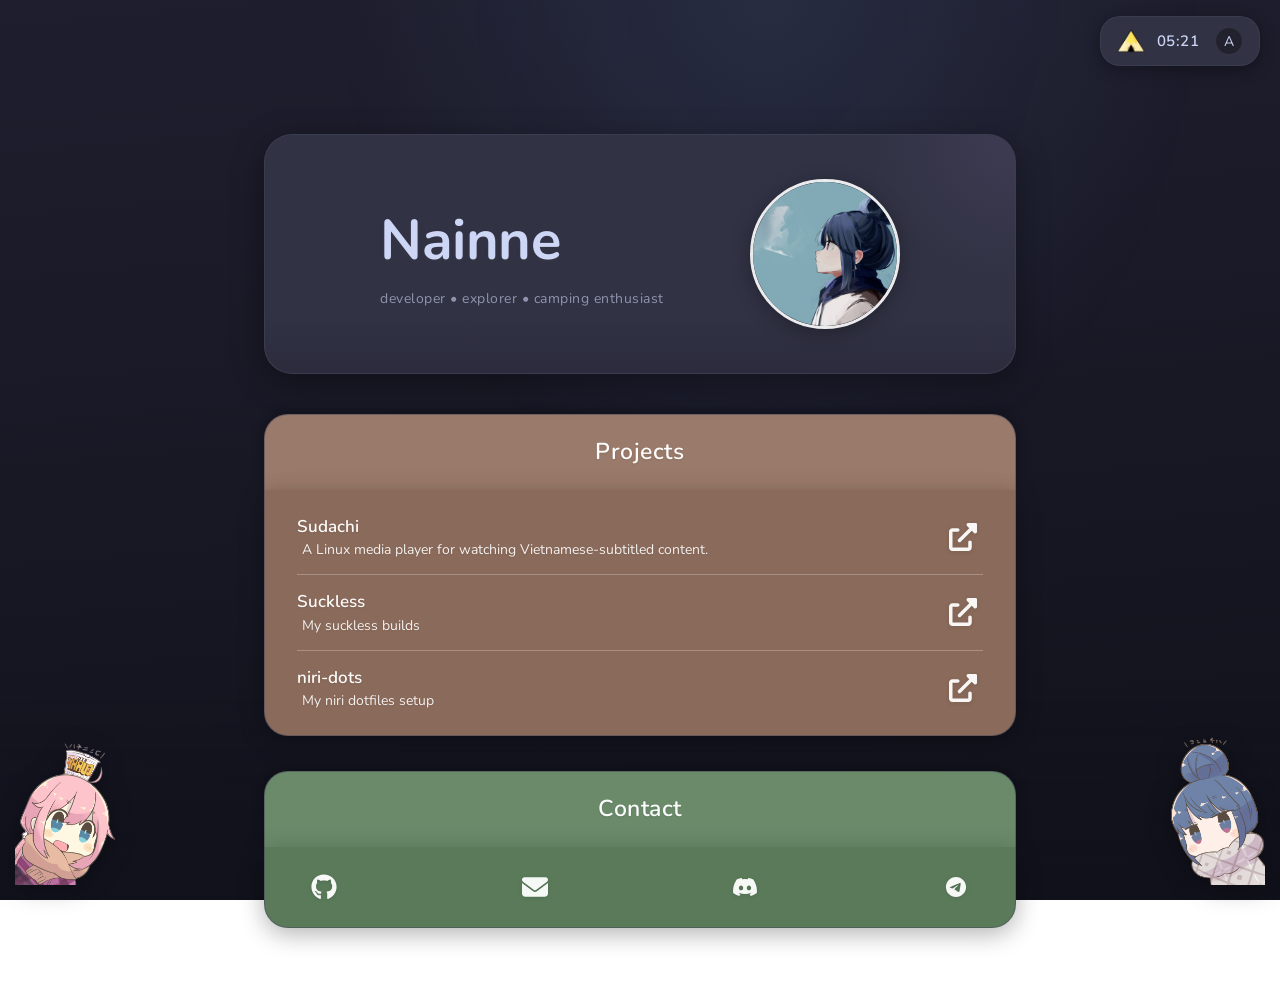
==== commit 25e904ac: "Update project names and links in index.html" ====
--- a/index.html
+++ b/index.html
@@ -118,11 +118,11 @@
                     <div class="project-item">
                         <div class="d-flex flex-row justify-content-between align-items-center">
                             <div class="d-flex flex-column align-items-start">
-                                <p class="project-name">dots</p>
-                                <p class="project-sub">My dotfiles setup</p>
+                                <p class="project-name">niri-dots</p>
+                                <p class="project-sub">My niri dotfiles setup</p>
                             </div>
                             <div class="d-flex flex-row align-items-center article-socials">
-                                <a href="https://github.com/KabosuNeko/dots" target="_blank" class="project-link" data-tooltip="Open repo">
+                                <a href="https://github.com/KabosuNeko/niri-dots" target="_blank" class="project-link" data-tooltip="Open repo">
                                     <svg xmlns="http://www.w3.org/2000/svg" viewBox="0 0 512 512" width="1em" height="1em" fill="currentColor" class="social-icons">
                                         <path d="M384 320c-17.67 0-32 14.33-32 32v96H64V160h96c17.67 0 32-14.32 32-32s-14.33-32-32-32L64 96c-35.35 0-64 28.65-64 64V448c0 35.34 28.65 64 64 64h288c35.35 0 64-28.66 64-64v-96C416 334.3 401.7 320 384 320zM488 0H352c-12.94 0-24.62 7.797-29.56 19.75c-4.969 11.97-2.219 25.72 6.938 34.88L370.8 96L169.4 297.4c-12.5 12.5-12.5 32.75 0 45.25C175.6 348.9 183.8 352 192 352s16.38-3.125 22.62-9.375L416 141.3l41.38 41.38c9.156 9.141 22.88 11.84 34.88 6.938C504.2 184.6 512 172.9 512 160V24C512 10.74 501.3 0 488 0z"></path>
                                     </svg>
